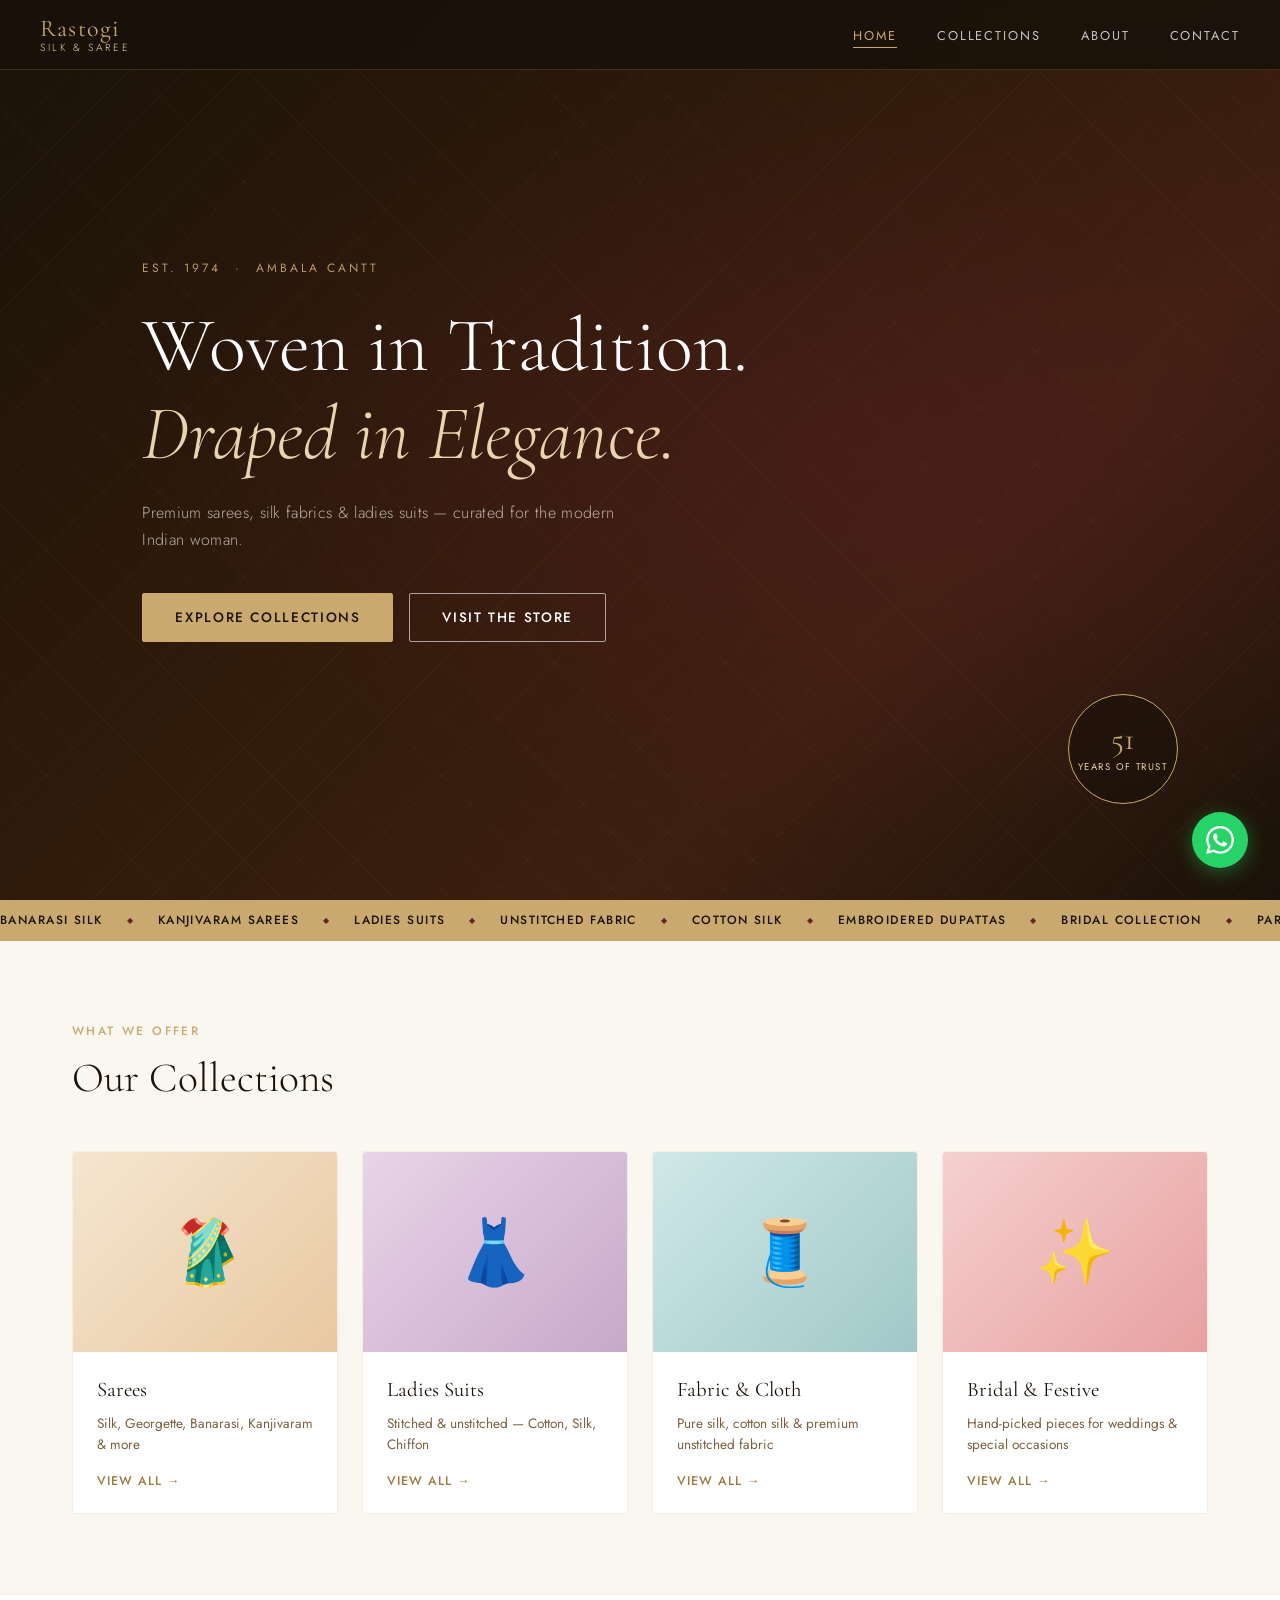
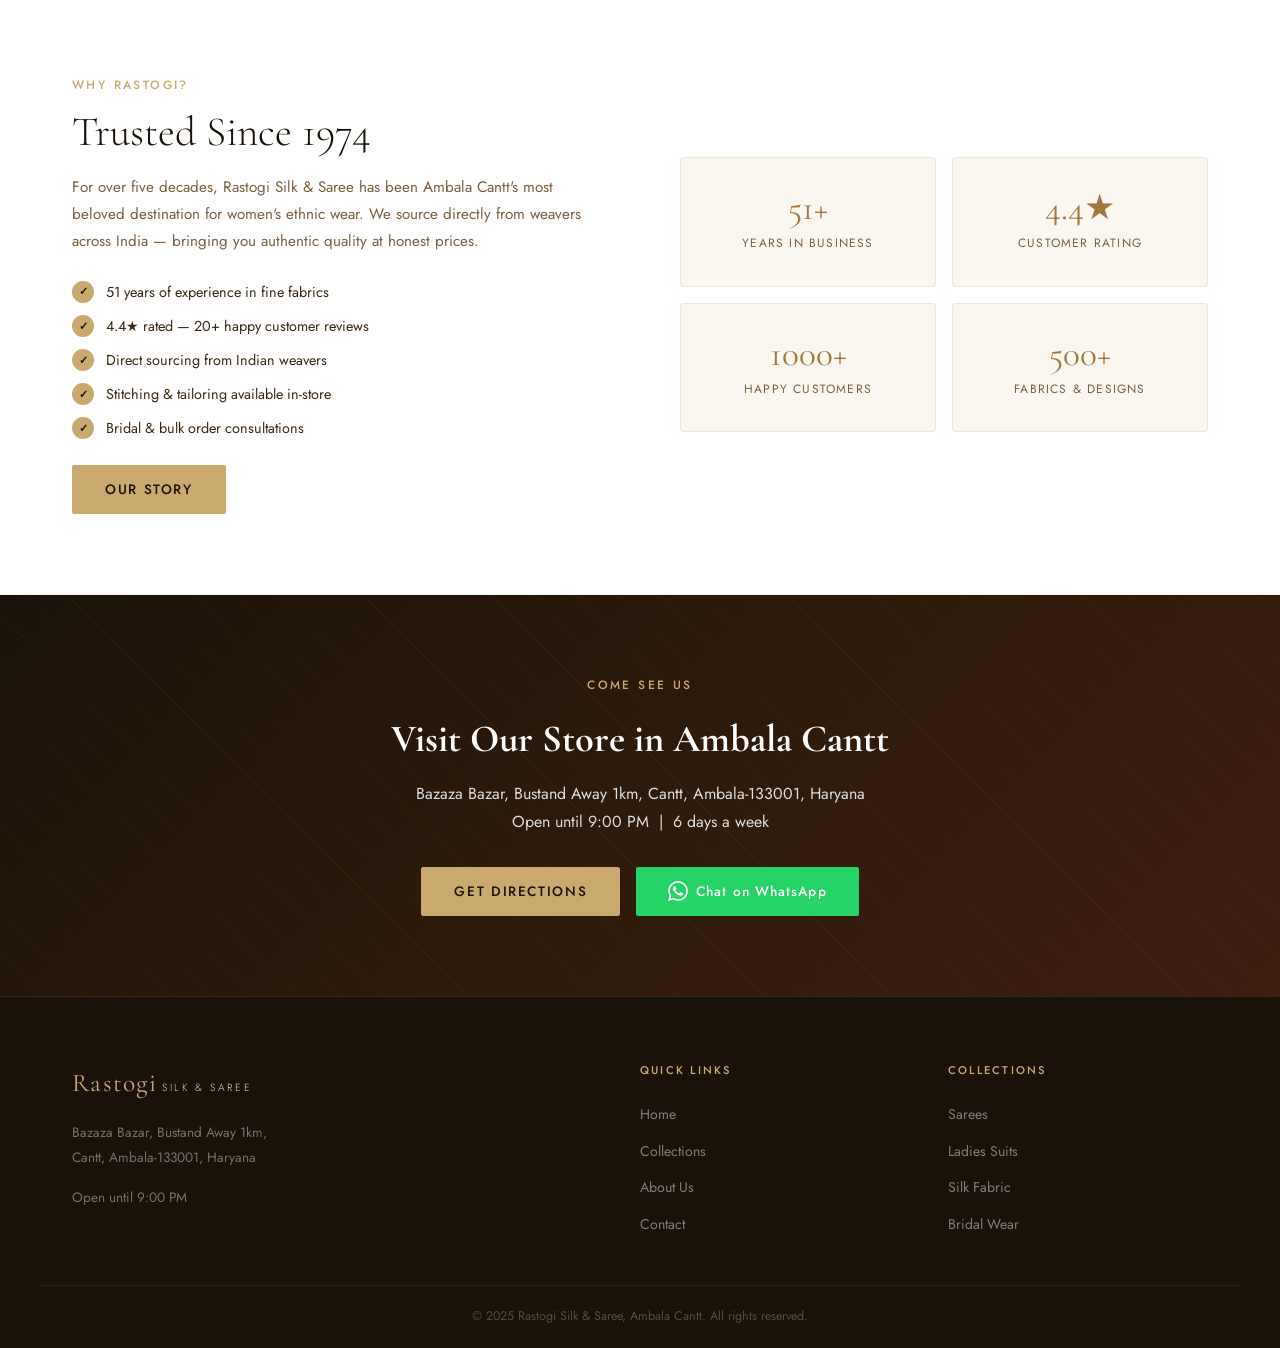
==== index.html @ ddff295b "Add files via upload" ====
<!DOCTYPE html>
<html lang="en">
<head>
  <meta charset="UTF-8" />
  <meta name="viewport" content="width=device-width, initial-scale=1.0" />
  <title>Rastogi Silk & Saree – Ambala Cantt</title>
  <link rel="preconnect" href="https://fonts.googleapis.com" />
  <link rel="preconnect" href="https://fonts.gstatic.com" crossorigin />
  <link href="https://fonts.googleapis.com/css2?family=Cormorant+Garamond:ital,wght@0,300;0,400;0,600;1,300;1,400&family=Jost:wght@300;400;500&display=swap" rel="stylesheet" />
  <link rel="stylesheet" href="css/styles.css" />
</head>
<body>

  <!-- ── NAVBAR ── -->
  <nav class="navbar">
    <div class="nav-logo">
      <span class="logo-main">Rastogi</span>
      <span class="logo-sub">Silk &amp; Saree</span>
    </div>
    <button class="nav-toggle" id="navToggle" aria-label="Toggle menu">&#9776;</button>
    <ul class="nav-links" id="navLinks">
      <li><a href="index.html" class="active">Home</a></li>
      <li><a href="store.html">Collections</a></li>
      <li><a href="about.html">About</a></li>
      <li><a href="contact.html">Contact</a></li>
    </ul>
  </nav>

  <!-- ── HERO ── -->
  <section class="hero">
    <div class="hero-overlay"></div>
    <div class="hero-content">
      <p class="hero-tag">Est. 1974 &nbsp;·&nbsp; Ambala Cantt</p>
      <h1 class="hero-title">Woven in Tradition.<br /><em>Draped in Elegance.</em></h1>
      <p class="hero-sub">Premium sarees, silk fabrics & ladies suits — curated for the modern Indian woman.</p>
      <div class="hero-btns">
        <a href="store.html" class="btn btn-primary">Explore Collections</a>
        <a href="contact.html" class="btn btn-outline">Visit the Store</a>
      </div>
    </div>
    <div class="hero-badge">
      <span class="badge-num">51</span>
      <span class="badge-text">Years of Trust</span>
    </div>
  </section>

  <!-- ── MARQUEE STRIP ── -->
  <div class="marquee-strip">
    <div class="marquee-track">
      <span>Banarasi Silk</span><span class="dot">◆</span>
      <span>Kanjivaram Sarees</span><span class="dot">◆</span>
      <span>Ladies Suits</span><span class="dot">◆</span>
      <span>Unstitched Fabric</span><span class="dot">◆</span>
      <span>Cotton Silk</span><span class="dot">◆</span>
      <span>Embroidered Dupattas</span><span class="dot">◆</span>
      <span>Bridal Collection</span><span class="dot">◆</span>
      <span>Party Wear</span><span class="dot">◆</span>
      <span>Banarasi Silk</span><span class="dot">◆</span>
      <span>Kanjivaram Sarees</span><span class="dot">◆</span>
      <span>Ladies Suits</span><span class="dot">◆</span>
      <span>Unstitched Fabric</span><span class="dot">◆</span>
      <span>Cotton Silk</span><span class="dot">◆</span>
      <span>Embroidered Dupattas</span><span class="dot">◆</span>
      <span>Bridal Collection</span><span class="dot">◆</span>
      <span>Party Wear</span><span class="dot">◆</span>
    </div>
  </div>

  <!-- ── CATEGORIES ── -->
  <section class="categories section">
    <div class="container">
      <p class="section-label">What We Offer</p>
      <h2 class="section-title">Our Collections</h2>
      <div class="cat-grid">

        <a href="store.html" class="cat-card cat-saree">
          <div class="cat-img-wrap">
            <div class="cat-placeholder">
              <span class="cat-icon">🥻</span>
            </div>
          </div>
          <div class="cat-info">
            <h3>Sarees</h3>
            <p>Silk, Georgette, Banarasi, Kanjivaram & more</p>
            <span class="cat-link">View all →</span>
          </div>
        </a>

        <a href="store.html" class="cat-card cat-suits">
          <div class="cat-img-wrap">
            <div class="cat-placeholder">
              <span class="cat-icon">👗</span>
            </div>
          </div>
          <div class="cat-info">
            <h3>Ladies Suits</h3>
            <p>Stitched & unstitched — Cotton, Silk, Chiffon</p>
            <span class="cat-link">View all →</span>
          </div>
        </a>

        <a href="store.html" class="cat-card cat-fabric">
          <div class="cat-img-wrap">
            <div class="cat-placeholder">
              <span class="cat-icon">🧵</span>
            </div>
          </div>
          <div class="cat-info">
            <h3>Fabric & Cloth</h3>
            <p>Pure silk, cotton silk & premium unstitched fabric</p>
            <span class="cat-link">View all →</span>
          </div>
        </a>

        <a href="store.html" class="cat-card cat-bridal">
          <div class="cat-img-wrap">
            <div class="cat-placeholder">
              <span class="cat-icon">✨</span>
            </div>
          </div>
          <div class="cat-info">
            <h3>Bridal & Festive</h3>
            <p>Hand-picked pieces for weddings & special occasions</p>
            <span class="cat-link">View all →</span>
          </div>
        </a>

      </div>
    </div>
  </section>

  <!-- ── WHY US ── -->
  <section class="why-us section">
    <div class="container why-inner">
      <div class="why-text">
        <p class="section-label">Why Rastogi?</p>
        <h2 class="section-title">Trusted Since 1974</h2>
        <p class="why-desc">For over five decades, Rastogi Silk & Saree has been Ambala Cantt's most beloved destination for women's ethnic wear. We source directly from weavers across India — bringing you authentic quality at honest prices.</p>
        <ul class="why-list">
          <li><span class="check">✓</span> 51 years of experience in fine fabrics</li>
          <li><span class="check">✓</span> 4.4★ rated — 20+ happy customer reviews</li>
          <li><span class="check">✓</span> Direct sourcing from Indian weavers</li>
          <li><span class="check">✓</span> Stitching & tailoring available in-store</li>
          <li><span class="check">✓</span> Bridal & bulk order consultations</li>
        </ul>
        <a href="about.html" class="btn btn-primary" style="margin-top:1.5rem">Our Story</a>
      </div>
      <div class="why-stats">
        <div class="stat-box">
          <span class="stat-num">51+</span>
          <span class="stat-label">Years in Business</span>
        </div>
        <div class="stat-box">
          <span class="stat-num">4.4★</span>
          <span class="stat-label">Customer Rating</span>
        </div>
        <div class="stat-box">
          <span class="stat-num">1000+</span>
          <span class="stat-label">Happy Customers</span>
        </div>
        <div class="stat-box">
          <span class="stat-num">500+</span>
          <span class="stat-label">Fabrics & Designs</span>
        </div>
      </div>
    </div>
  </section>

  <!-- ── VISIT US BANNER ── -->
  <section class="visit-banner">
    <div class="container">
      <p class="section-label" style="color:#c9a96e">Come See Us</p>
      <h2 style="font-family:'Cormorant Garamond',serif; font-size:2.4rem; color:#fff; margin-bottom:0.5rem">Visit Our Store in Ambala Cantt</h2>
      <p style="color:#ddd; margin-bottom:2rem">Bazaza Bazar, Bustand Away 1km, Cantt, Ambala-133001, Haryana<br />Open until 9:00 PM &nbsp;|&nbsp; 6 days a week</p>
      <div class="visit-btns">
        <a href="contact.html" class="btn btn-primary">Get Directions</a>
        <a href="https://wa.me/91XXXXXXXXXX?text=Hello%2C%20I%20would%20like%20to%20inquire%20about%20your%20collections." class="btn-whatsapp" target="_blank">
          <svg viewBox="0 0 24 24" fill="currentColor" width="20" height="20"><path d="M17.472 14.382c-.297-.149-1.758-.867-2.03-.967-.273-.099-.471-.148-.67.15-.197.297-.767.966-.94 1.164-.173.199-.347.223-.644.075-.297-.15-1.255-.463-2.39-1.475-.883-.788-1.48-1.761-1.653-2.059-.173-.297-.018-.458.13-.606.134-.133.298-.347.446-.52.149-.174.198-.298.298-.497.099-.198.05-.371-.025-.52-.075-.149-.669-1.612-.916-2.207-.242-.579-.487-.5-.669-.51-.173-.008-.371-.01-.57-.01-.198 0-.52.074-.792.372-.272.297-1.04 1.016-1.04 2.479 0 1.462 1.065 2.875 1.213 3.074.149.198 2.096 3.2 5.077 4.487.709.306 1.262.489 1.694.625.712.227 1.36.195 1.871.118.571-.085 1.758-.719 2.006-1.413.248-.694.248-1.289.173-1.413-.074-.124-.272-.198-.57-.347m-5.421 7.403h-.004a9.87 9.87 0 01-5.031-1.378l-.361-.214-3.741.982.998-3.648-.235-.374a9.86 9.86 0 01-1.51-5.26c.001-5.45 4.436-9.884 9.888-9.884 2.64 0 5.122 1.03 6.988 2.898a9.825 9.825 0 012.893 6.994c-.003 5.45-4.437 9.884-9.885 9.884m8.413-18.297A11.815 11.815 0 0012.05 0C5.495 0 .16 5.335.157 11.892c0 2.096.547 4.142 1.588 5.945L.057 24l6.305-1.654a11.882 11.882 0 005.683 1.448h.005c6.554 0 11.89-5.335 11.893-11.893a11.821 11.821 0 00-3.48-8.413z"/></svg>
          Chat on WhatsApp
        </a>
      </div>
    </div>
  </section>

  <!-- ── FOOTER ── -->
  <footer class="footer">
    <div class="container footer-inner">
      <div class="footer-brand">
        <span class="logo-main">Rastogi</span>
        <span class="logo-sub">Silk &amp; Saree</span>
        <p>Bazaza Bazar, Bustand Away 1km,<br />Cantt, Ambala-133001, Haryana</p>
        <p>Open until 9:00 PM</p>
      </div>
      <div class="footer-links">
        <h4>Quick Links</h4>
        <ul>
          <li><a href="index.html">Home</a></li>
          <li><a href="store.html">Collections</a></li>
          <li><a href="about.html">About Us</a></li>
          <li><a href="contact.html">Contact</a></li>
        </ul>
      </div>
      <div class="footer-links">
        <h4>Collections</h4>
        <ul>
          <li><a href="store.html">Sarees</a></li>
          <li><a href="store.html">Ladies Suits</a></li>
          <li><a href="store.html">Silk Fabric</a></li>
          <li><a href="store.html">Bridal Wear</a></li>
        </ul>
      </div>
    </div>
    <div class="footer-bottom">
      <p>© 2025 Rastogi Silk & Saree, Ambala Cantt. All rights reserved.</p>
    </div>
  </footer>

  <!-- WhatsApp Float Button -->
  <a href="https://wa.me/91XXXXXXXXXX?text=Hello%2C%20I%20would%20like%20to%20inquire%20about%20your%20collections." class="whatsapp-float" target="_blank" aria-label="Chat on WhatsApp">
    <svg viewBox="0 0 24 24" fill="currentColor" width="28" height="28"><path d="M17.472 14.382c-.297-.149-1.758-.867-2.03-.967-.273-.099-.471-.148-.67.15-.197.297-.767.966-.94 1.164-.173.199-.347.223-.644.075-.297-.15-1.255-.463-2.39-1.475-.883-.788-1.48-1.761-1.653-2.059-.173-.297-.018-.458.13-.606.134-.133.298-.347.446-.52.149-.174.198-.298.298-.497.099-.198.05-.371-.025-.52-.075-.149-.669-1.612-.916-2.207-.242-.579-.487-.5-.669-.51-.173-.008-.371-.01-.57-.01-.198 0-.52.074-.792.372-.272.297-1.04 1.016-1.04 2.479 0 1.462 1.065 2.875 1.213 3.074.149.198 2.096 3.2 5.077 4.487.709.306 1.262.489 1.694.625.712.227 1.36.195 1.871.118.571-.085 1.758-.719 2.006-1.413.248-.694.248-1.289.173-1.413-.074-.124-.272-.198-.57-.347m-5.421 7.403h-.004a9.87 9.87 0 01-5.031-1.378l-.361-.214-3.741.982.998-3.648-.235-.374a9.86 9.86 0 01-1.51-5.26c.001-5.45 4.436-9.884 9.888-9.884 2.64 0 5.122 1.03 6.988 2.898a9.825 9.825 0 012.893 6.994c-.003 5.45-4.437 9.884-9.885 9.884m8.413-18.297A11.815 11.815 0 0012.05 0C5.495 0 .16 5.335.157 11.892c0 2.096.547 4.142 1.588 5.945L.057 24l6.305-1.654a11.882 11.882 0 005.683 1.448h.005c6.554 0 11.89-5.335 11.893-11.893a11.821 11.821 0 00-3.48-8.413z"/></svg>
  </a>

  <script src="js/main.js"></script>
</body>
</html>
---- css/styles.css ----
/* ── RESET & BASE ── */
*, *::before, *::after { box-sizing: border-box; margin: 0; padding: 0; }

:root {
  --gold: #c9a96e;
  --gold-light: #e8d5b0;
  --gold-dark: #a07840;
  --maroon: #6b1f2a;
  --maroon-light: #8f2d3a;
  --cream: #faf6f0;
  --dark: #1a1209;
  --dark-mid: #2e200e;
  --text: #3a2a14;
  --text-muted: #7a6040;
  --border: rgba(201,169,110,0.2);
  --ff-serif: 'Cormorant Garamond', Georgia, serif;
  --ff-sans: 'Jost', sans-serif;
  --nav-h: 70px;
}

html { scroll-behavior: smooth; }

body {
  font-family: var(--ff-sans);
  background: var(--cream);
  color: var(--text);
  font-size: 16px;
  line-height: 1.7;
  overflow-x: hidden;
}

a { text-decoration: none; color: inherit; }
ul { list-style: none; }
img { display: block; max-width: 100%; }

.container {
  max-width: 1200px;
  margin: 0 auto;
  padding: 0 2rem;
}

.section { padding: 5rem 0; }

.section-label {
  font-family: var(--ff-sans);
  font-size: 0.75rem;
  font-weight: 500;
  letter-spacing: 0.2em;
  text-transform: uppercase;
  color: var(--gold);
  margin-bottom: 0.75rem;
}

.section-title {
  font-family: var(--ff-serif);
  font-size: 2.6rem;
  font-weight: 300;
  color: var(--dark);
  line-height: 1.2;
  margin-bottom: 1rem;
}

/* ── BUTTONS ── */
.btn {
  display: inline-block;
  padding: 0.75rem 2rem;
  font-family: var(--ff-sans);
  font-size: 0.85rem;
  font-weight: 500;
  letter-spacing: 0.12em;
  text-transform: uppercase;
  border-radius: 2px;
  transition: all 0.3s ease;
  cursor: pointer;
}

.btn-primary {
  background: var(--gold);
  color: var(--dark);
  border: 1px solid var(--gold);
}
.btn-primary:hover {
  background: var(--gold-dark);
  border-color: var(--gold-dark);
  color: #fff;
}

.btn-outline {
  background: transparent;
  color: #fff;
  border: 1px solid rgba(255,255,255,0.6);
}
.btn-outline:hover {
  background: rgba(255,255,255,0.12);
  border-color: #fff;
}

/* ── NAVBAR ── */
.navbar {
  position: fixed;
  top: 0; left: 0; right: 0;
  z-index: 100;
  height: var(--nav-h);
  display: flex;
  align-items: center;
  justify-content: space-between;
  padding: 0 2.5rem;
  background: rgba(26,18,9,0.92);
  backdrop-filter: blur(12px);
  border-bottom: 1px solid var(--border);
  transition: background 0.3s;
}

.nav-logo {
  display: flex;
  flex-direction: column;
  line-height: 1.1;
}
.logo-main {
  font-family: var(--ff-serif);
  font-size: 1.5rem;
  font-weight: 400;
  color: var(--gold);
  letter-spacing: 0.05em;
}
.logo-sub {
  font-family: var(--ff-sans);
  font-size: 0.65rem;
  font-weight: 300;
  letter-spacing: 0.25em;
  text-transform: uppercase;
  color: var(--gold-light);
}

.nav-links {
  display: flex;
  gap: 2.5rem;
  align-items: center;
}
.nav-links a {
  font-size: 0.8rem;
  font-weight: 400;
  letter-spacing: 0.15em;
  text-transform: uppercase;
  color: rgba(255,255,255,0.75);
  transition: color 0.2s;
  position: relative;
  padding-bottom: 3px;
}
.nav-links a::after {
  content: '';
  position: absolute;
  bottom: 0; left: 0;
  width: 0; height: 1px;
  background: var(--gold);
  transition: width 0.3s;
}
.nav-links a:hover,
.nav-links a.active { color: var(--gold); }
.nav-links a:hover::after,
.nav-links a.active::after { width: 100%; }

.nav-toggle {
  display: none;
  background: none;
  border: none;
  color: var(--gold);
  font-size: 1.5rem;
  cursor: pointer;
}

/* ── HERO ── */
.hero {
  position: relative;
  min-height: 100vh;
  display: flex;
  align-items: center;
  overflow: hidden;
  background: linear-gradient(135deg, #1a1209 0%, #2e1a0a 40%, #3d1f10 70%, #1a1209 100%);
}

/* decorative pattern overlay */
.hero::before {
  content: '';
  position: absolute;
  inset: 0;
  background-image:
    repeating-linear-gradient(45deg, rgba(201,169,110,0.03) 0px, rgba(201,169,110,0.03) 1px, transparent 1px, transparent 40px),
    repeating-linear-gradient(-45deg, rgba(201,169,110,0.03) 0px, rgba(201,169,110,0.03) 1px, transparent 1px, transparent 40px);
  pointer-events: none;
}

.hero-overlay {
  position: absolute;
  inset: 0;
  background: radial-gradient(ellipse at 70% 50%, rgba(107,31,42,0.3) 0%, transparent 60%);
  pointer-events: none;
}

.hero-content {
  position: relative;
  z-index: 2;
  max-width: 700px;
  padding: 0 2.5rem;
  margin-left: 8vw;
  animation: fadeUp 1s ease both;
}

.hero-tag {
  font-size: 0.75rem;
  font-weight: 400;
  letter-spacing: 0.25em;
  text-transform: uppercase;
  color: var(--gold);
  margin-bottom: 1.5rem;
  opacity: 0.9;
}

.hero-title {
  font-family: var(--ff-serif);
  font-size: clamp(2.8rem, 6vw, 5rem);
  font-weight: 300;
  color: #fff;
  line-height: 1.15;
  margin-bottom: 1.25rem;
}
.hero-title em {
  font-style: italic;
  color: var(--gold-light);
}

.hero-sub {
  font-size: 1rem;
  font-weight: 300;
  color: rgba(255,255,255,0.65);
  max-width: 480px;
  margin-bottom: 2.5rem;
  letter-spacing: 0.02em;
}

.hero-btns {
  display: flex;
  gap: 1rem;
  flex-wrap: wrap;
}

.hero-badge {
  position: absolute;
  right: 8vw;
  bottom: 6rem;
  z-index: 2;
  display: flex;
  flex-direction: column;
  align-items: center;
  justify-content: center;
  width: 110px;
  height: 110px;
  border-radius: 50%;
  border: 1px solid var(--gold);
  background: rgba(26,18,9,0.6);
  backdrop-filter: blur(8px);
  animation: fadeUp 1.2s 0.3s ease both;
}
.badge-num {
  font-family: var(--ff-serif);
  font-size: 2rem;
  font-weight: 400;
  color: var(--gold);
  line-height: 1;
}
.badge-text {
  font-size: 0.6rem;
  letter-spacing: 0.15em;
  text-transform: uppercase;
  color: var(--gold-light);
  text-align: center;
  margin-top: 4px;
}

/* ── MARQUEE STRIP ── */
.marquee-strip {
  background: var(--gold);
  padding: 0.65rem 0;
  overflow: hidden;
}
.marquee-track {
  display: flex;
  gap: 1.5rem;
  white-space: nowrap;
  animation: marquee 28s linear infinite;
}
.marquee-track span {
  font-size: 0.75rem;
  font-weight: 500;
  letter-spacing: 0.12em;
  text-transform: uppercase;
  color: var(--dark);
  flex-shrink: 0;
}
.marquee-track .dot {
  color: var(--maroon);
  font-size: 0.5rem;
  flex-shrink: 0;
  align-self: center;
}

/* ── CATEGORIES ── */
.categories { background: var(--cream); }

.cat-grid {
  display: grid;
  grid-template-columns: repeat(auto-fit, minmax(250px, 1fr));
  gap: 1.5rem;
  margin-top: 3rem;
}

.cat-card {
  display: flex;
  flex-direction: column;
  background: #fff;
  border: 1px solid var(--border);
  border-radius: 4px;
  overflow: hidden;
  transition: transform 0.3s ease, box-shadow 0.3s ease;
  cursor: pointer;
}
.cat-card:hover {
  transform: translateY(-6px);
  box-shadow: 0 20px 50px rgba(107,31,42,0.12);
}

.cat-img-wrap {
  height: 200px;
  overflow: hidden;
}
.cat-placeholder {
  width: 100%;
  height: 100%;
  display: flex;
  align-items: center;
  justify-content: center;
  font-size: 4rem;
  transition: transform 0.4s ease;
}
.cat-card:hover .cat-placeholder { transform: scale(1.08); }

.cat-saree .cat-placeholder   { background: linear-gradient(135deg, #f5e6d0, #e8c8a0); }
.cat-suits .cat-placeholder   { background: linear-gradient(135deg, #e8d5e8, #c8a8c8); }
.cat-fabric .cat-placeholder  { background: linear-gradient(135deg, #d0e8e8, #a0c8c8); }
.cat-bridal .cat-placeholder  { background: linear-gradient(135deg, #f5d0d0, #e8a0a0); }

.cat-info {
  padding: 1.25rem 1.5rem;
}
.cat-info h3 {
  font-family: var(--ff-serif);
  font-size: 1.3rem;
  font-weight: 400;
  color: var(--dark);
  margin-bottom: 0.35rem;
}
.cat-info p {
  font-size: 0.85rem;
  color: var(--text-muted);
  margin-bottom: 0.75rem;
  line-height: 1.5;
}
.cat-link {
  font-size: 0.78rem;
  font-weight: 500;
  letter-spacing: 0.08em;
  color: var(--gold-dark);
  text-transform: uppercase;
}

/* ── WHY US ── */
.why-us {
  background: #fff;
  border-top: 1px solid var(--border);
  border-bottom: 1px solid var(--border);
}
.why-inner {
  display: grid;
  grid-template-columns: 1fr 1fr;
  gap: 5rem;
  align-items: center;
}

.why-desc {
  color: var(--text-muted);
  font-size: 0.95rem;
  margin-bottom: 1.5rem;
  line-height: 1.8;
}

.why-list {
  display: flex;
  flex-direction: column;
  gap: 0.6rem;
}
.why-list li {
  display: flex;
  align-items: center;
  gap: 0.75rem;
  font-size: 0.9rem;
  color: var(--text);
}
.check {
  display: inline-flex;
  align-items: center;
  justify-content: center;
  width: 22px;
  height: 22px;
  border-radius: 50%;
  background: var(--gold);
  color: var(--dark);
  font-size: 0.7rem;
  font-weight: 700;
  flex-shrink: 0;
}

.why-stats {
  display: grid;
  grid-template-columns: 1fr 1fr;
  gap: 1rem;
}
.stat-box {
  display: flex;
  flex-direction: column;
  align-items: center;
  justify-content: center;
  padding: 2rem 1rem;
  border: 1px solid var(--border);
  border-radius: 4px;
  background: var(--cream);
  text-align: center;
}
.stat-num {
  font-family: var(--ff-serif);
  font-size: 2.2rem;
  font-weight: 400;
  color: var(--gold-dark);
  line-height: 1;
}
.stat-label {
  font-size: 0.75rem;
  font-weight: 400;
  letter-spacing: 0.1em;
  text-transform: uppercase;
  color: var(--text-muted);
  margin-top: 0.5rem;
}

/* ── VISIT BANNER ── */
.visit-banner {
  background: linear-gradient(135deg, #1a1209 0%, #2e1a0a 50%, #3d1f10 100%);
  padding: 5rem 0;
  text-align: center;
  position: relative;
  overflow: hidden;
}
.visit-banner::before {
  content: '';
  position: absolute;
  inset: 0;
  background-image: repeating-linear-gradient(45deg, rgba(201,169,110,0.04) 0px, rgba(201,169,110,0.04) 1px, transparent 1px, transparent 30px);
  pointer-events: none;
}
.visit-btns {
  display: flex;
  gap: 1rem;
  justify-content: center;
  flex-wrap: wrap;
}

.btn-whatsapp {
  display: inline-flex;
  align-items: center;
  gap: 0.5rem;
  padding: 0.75rem 2rem;
  background: #25d366;
  color: #fff;
  font-family: var(--ff-sans);
  font-size: 0.85rem;
  font-weight: 500;
  letter-spacing: 0.08em;
  border-radius: 2px;
  transition: background 0.3s;
}
.btn-whatsapp:hover { background: #1da851; }

/* ── FOOTER ── */
.footer {
  background: var(--dark);
  border-top: 1px solid rgba(201,169,110,0.15);
  padding-top: 4rem;
}
.footer-inner {
  display: grid;
  grid-template-columns: 2fr 1fr 1fr;
  gap: 3rem;
  padding-bottom: 3rem;
  border-bottom: 1px solid rgba(201,169,110,0.1);
}

.footer-brand .logo-main { font-size: 1.6rem; }
.footer-brand p {
  margin-top: 1rem;
  font-size: 0.85rem;
  color: rgba(255,255,255,0.4);
  line-height: 1.8;
}

.footer-links h4 {
  font-family: var(--ff-sans);
  font-size: 0.7rem;
  font-weight: 500;
  letter-spacing: 0.2em;
  text-transform: uppercase;
  color: var(--gold);
  margin-bottom: 1.25rem;
}
.footer-links ul { display: flex; flex-direction: column; gap: 0.6rem; }
.footer-links a {
  font-size: 0.88rem;
  color: rgba(255,255,255,0.45);
  transition: color 0.2s;
}
.footer-links a:hover { color: var(--gold-light); }

.footer-bottom {
  padding: 1.25rem 2.5rem;
  text-align: center;
}
.footer-bottom p {
  font-size: 0.78rem;
  color: rgba(255,255,255,0.25);
}

/* ── WHATSAPP FLOAT ── */
.whatsapp-float {
  position: fixed;
  bottom: 2rem;
  right: 2rem;
  z-index: 99;
  width: 56px;
  height: 56px;
  border-radius: 50%;
  background: #25d366;
  display: flex;
  align-items: center;
  justify-content: center;
  color: #fff;
  box-shadow: 0 4px 20px rgba(37,211,102,0.4);
  transition: transform 0.3s, box-shadow 0.3s;
  animation: pulse 2.5s ease-in-out infinite;
}
.whatsapp-float:hover {
  transform: scale(1.1);
  box-shadow: 0 6px 28px rgba(37,211,102,0.55);
  animation: none;
}

/* ── ANIMATIONS ── */
@keyframes fadeUp {
  from { opacity: 0; transform: translateY(30px); }
  to   { opacity: 1; transform: translateY(0); }
}

@keyframes marquee {
  from { transform: translateX(0); }
  to   { transform: translateX(-50%); }
}

@keyframes pulse {
  0%, 100% { box-shadow: 0 4px 20px rgba(37,211,102,0.4); }
  50%       { box-shadow: 0 4px 30px rgba(37,211,102,0.7); }
}

/* ── RESPONSIVE ── */
@media (max-width: 900px) {
  .why-inner { grid-template-columns: 1fr; gap: 3rem; }
  .footer-inner { grid-template-columns: 1fr 1fr; }
  .footer-brand { grid-column: 1 / -1; }
  .hero-badge { display: none; }
}

@media (max-width: 680px) {
  .nav-links { display: none; flex-direction: column; position: absolute; top: var(--nav-h); left: 0; right: 0; background: rgba(26,18,9,0.98); padding: 1.5rem 2rem; gap: 1.25rem; border-bottom: 1px solid var(--border); }
  .nav-links.open { display: flex; }
  .nav-toggle { display: block; }
  .hero-content { margin-left: 0; padding: 0 1.5rem; }
  .hero-title { font-size: 2.5rem; }
  .section-title { font-size: 2rem; }
  .cat-grid { grid-template-columns: 1fr 1fr; }
  .footer-inner { grid-template-columns: 1fr; }
  .hero-btns { flex-direction: column; }
  .visit-btns { flex-direction: column; align-items: center; }
}

@media (max-width: 420px) {
  .cat-grid { grid-template-columns: 1fr; }
}
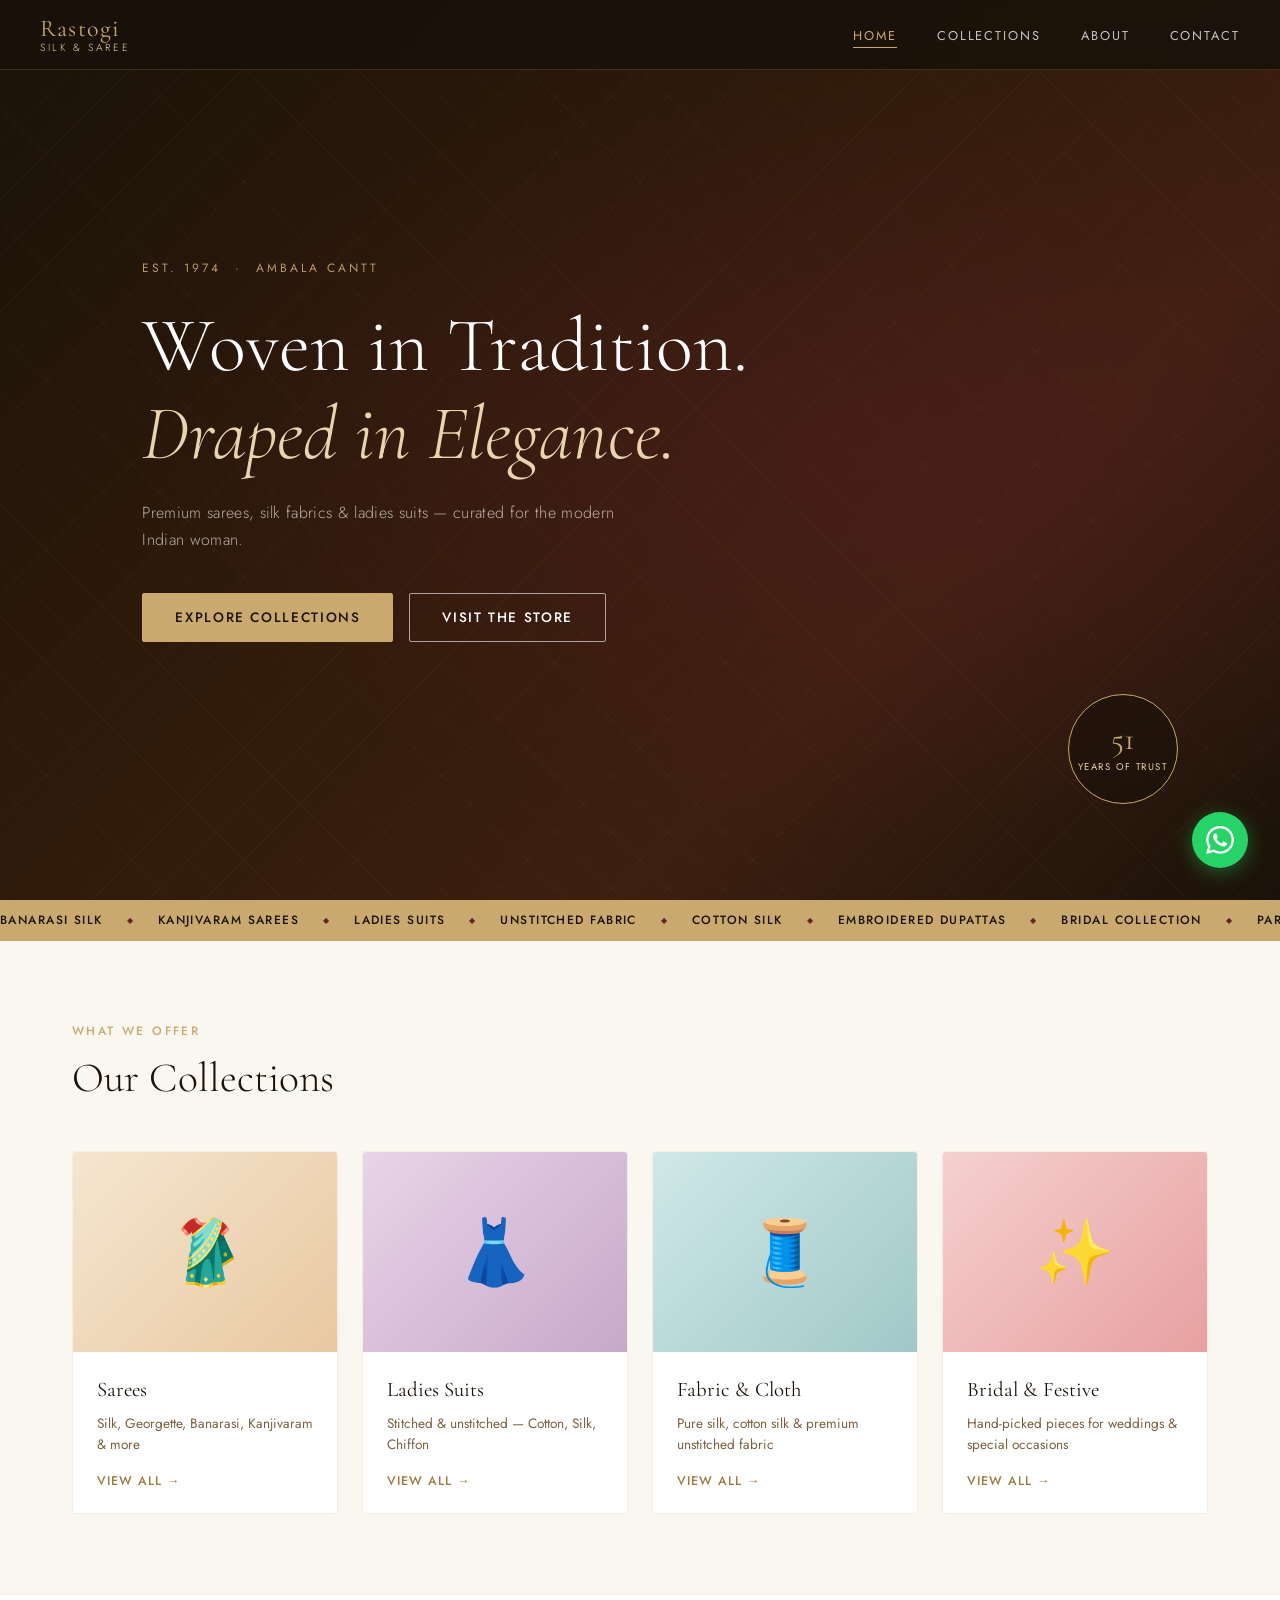
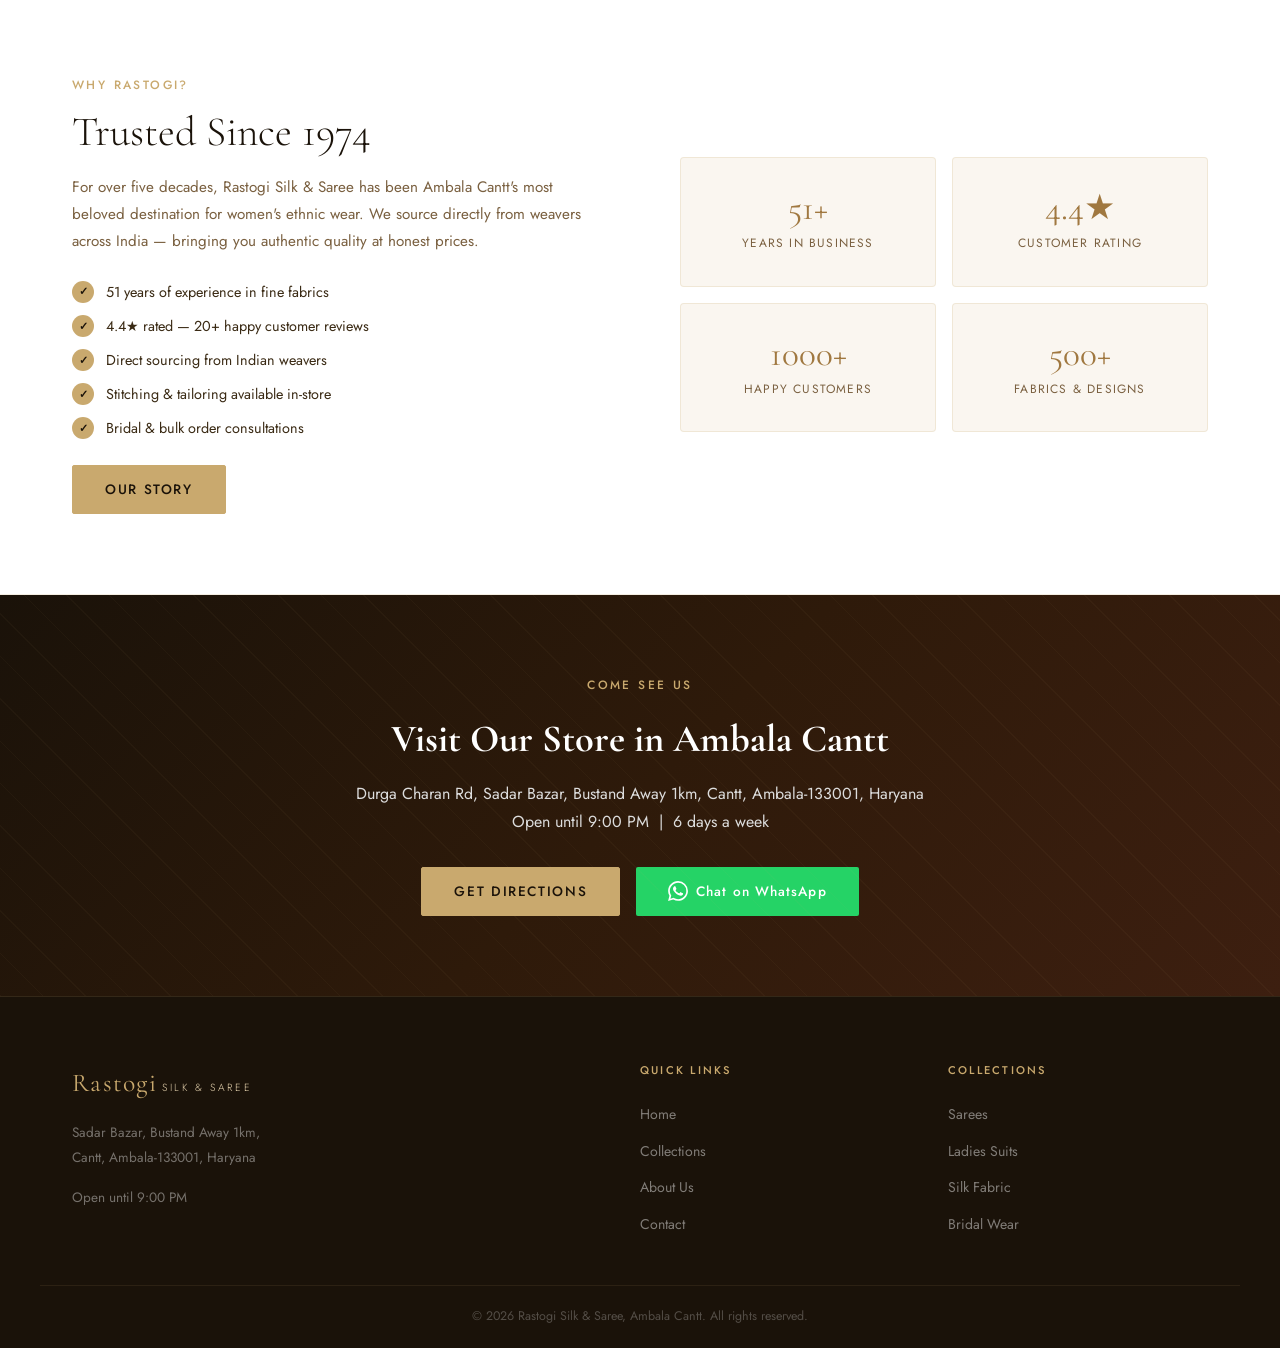
==== commit cf2635ac: "Update index.html" ====
--- a/index.html
+++ b/index.html
@@ -171,10 +171,10 @@
     <div class="container">
       <p class="section-label" style="color:#c9a96e">Come See Us</p>
       <h2 style="font-family:'Cormorant Garamond',serif; font-size:2.4rem; color:#fff; margin-bottom:0.5rem">Visit Our Store in Ambala Cantt</h2>
-      <p style="color:#ddd; margin-bottom:2rem">Bazaza Bazar, Bustand Away 1km, Cantt, Ambala-133001, Haryana<br />Open until 9:00 PM &nbsp;|&nbsp; 6 days a week</p>
+      <p style="color:#ddd; margin-bottom:2rem">Durga Charan Rd, Sadar Bazar, Bustand Away 1km, Cantt, Ambala-133001, Haryana<br />Open until 9:00 PM &nbsp;|&nbsp; 6 days a week</p>
       <div class="visit-btns">
         <a href="contact.html" class="btn btn-primary">Get Directions</a>
-        <a href="https://wa.me/91XXXXXXXXXX?text=Hello%2C%20I%20would%20like%20to%20inquire%20about%20your%20collections." class="btn-whatsapp" target="_blank">
+        <a href="https://wa.me/9896221782?text=Hello%2C%20I%20would%20like%20to%20inquire%20about%20your%20collections." class="btn-whatsapp" target="_blank">
           <svg viewBox="0 0 24 24" fill="currentColor" width="20" height="20"><path d="M17.472 14.382c-.297-.149-1.758-.867-2.03-.967-.273-.099-.471-.148-.67.15-.197.297-.767.966-.94 1.164-.173.199-.347.223-.644.075-.297-.15-1.255-.463-2.39-1.475-.883-.788-1.48-1.761-1.653-2.059-.173-.297-.018-.458.13-.606.134-.133.298-.347.446-.52.149-.174.198-.298.298-.497.099-.198.05-.371-.025-.52-.075-.149-.669-1.612-.916-2.207-.242-.579-.487-.5-.669-.51-.173-.008-.371-.01-.57-.01-.198 0-.52.074-.792.372-.272.297-1.04 1.016-1.04 2.479 0 1.462 1.065 2.875 1.213 3.074.149.198 2.096 3.2 5.077 4.487.709.306 1.262.489 1.694.625.712.227 1.36.195 1.871.118.571-.085 1.758-.719 2.006-1.413.248-.694.248-1.289.173-1.413-.074-.124-.272-.198-.57-.347m-5.421 7.403h-.004a9.87 9.87 0 01-5.031-1.378l-.361-.214-3.741.982.998-3.648-.235-.374a9.86 9.86 0 01-1.51-5.26c.001-5.45 4.436-9.884 9.888-9.884 2.64 0 5.122 1.03 6.988 2.898a9.825 9.825 0 012.893 6.994c-.003 5.45-4.437 9.884-9.885 9.884m8.413-18.297A11.815 11.815 0 0012.05 0C5.495 0 .16 5.335.157 11.892c0 2.096.547 4.142 1.588 5.945L.057 24l6.305-1.654a11.882 11.882 0 005.683 1.448h.005c6.554 0 11.89-5.335 11.893-11.893a11.821 11.821 0 00-3.48-8.413z"/></svg>
           Chat on WhatsApp
         </a>
@@ -188,7 +188,7 @@
       <div class="footer-brand">
         <span class="logo-main">Rastogi</span>
         <span class="logo-sub">Silk &amp; Saree</span>
-        <p>Bazaza Bazar, Bustand Away 1km,<br />Cantt, Ambala-133001, Haryana</p>
+        <p>Sadar Bazar, Bustand Away 1km,<br />Cantt, Ambala-133001, Haryana</p>
         <p>Open until 9:00 PM</p>
       </div>
       <div class="footer-links">
@@ -211,12 +211,12 @@
       </div>
     </div>
     <div class="footer-bottom">
-      <p>© 2025 Rastogi Silk & Saree, Ambala Cantt. All rights reserved.</p>
+      <p>© 2026 Rastogi Silk & Saree, Ambala Cantt. All rights reserved.</p>
     </div>
   </footer>
 
   <!-- WhatsApp Float Button -->
-  <a href="https://wa.me/91XXXXXXXXXX?text=Hello%2C%20I%20would%20like%20to%20inquire%20about%20your%20collections." class="whatsapp-float" target="_blank" aria-label="Chat on WhatsApp">
+  <a href="https://wa.me/9896221782?text=Hello%2C%20I%20would%20like%20to%20inquire%20about%20your%20collections." class="whatsapp-float" target="_blank" aria-label="Chat on WhatsApp">
     <svg viewBox="0 0 24 24" fill="currentColor" width="28" height="28"><path d="M17.472 14.382c-.297-.149-1.758-.867-2.03-.967-.273-.099-.471-.148-.67.15-.197.297-.767.966-.94 1.164-.173.199-.347.223-.644.075-.297-.15-1.255-.463-2.39-1.475-.883-.788-1.48-1.761-1.653-2.059-.173-.297-.018-.458.13-.606.134-.133.298-.347.446-.52.149-.174.198-.298.298-.497.099-.198.05-.371-.025-.52-.075-.149-.669-1.612-.916-2.207-.242-.579-.487-.5-.669-.51-.173-.008-.371-.01-.57-.01-.198 0-.52.074-.792.372-.272.297-1.04 1.016-1.04 2.479 0 1.462 1.065 2.875 1.213 3.074.149.198 2.096 3.2 5.077 4.487.709.306 1.262.489 1.694.625.712.227 1.36.195 1.871.118.571-.085 1.758-.719 2.006-1.413.248-.694.248-1.289.173-1.413-.074-.124-.272-.198-.57-.347m-5.421 7.403h-.004a9.87 9.87 0 01-5.031-1.378l-.361-.214-3.741.982.998-3.648-.235-.374a9.86 9.86 0 01-1.51-5.26c.001-5.45 4.436-9.884 9.888-9.884 2.64 0 5.122 1.03 6.988 2.898a9.825 9.825 0 012.893 6.994c-.003 5.45-4.437 9.884-9.885 9.884m8.413-18.297A11.815 11.815 0 0012.05 0C5.495 0 .16 5.335.157 11.892c0 2.096.547 4.142 1.588 5.945L.057 24l6.305-1.654a11.882 11.882 0 005.683 1.448h.005c6.554 0 11.89-5.335 11.893-11.893a11.821 11.821 0 00-3.48-8.413z"/></svg>
   </a>
 
